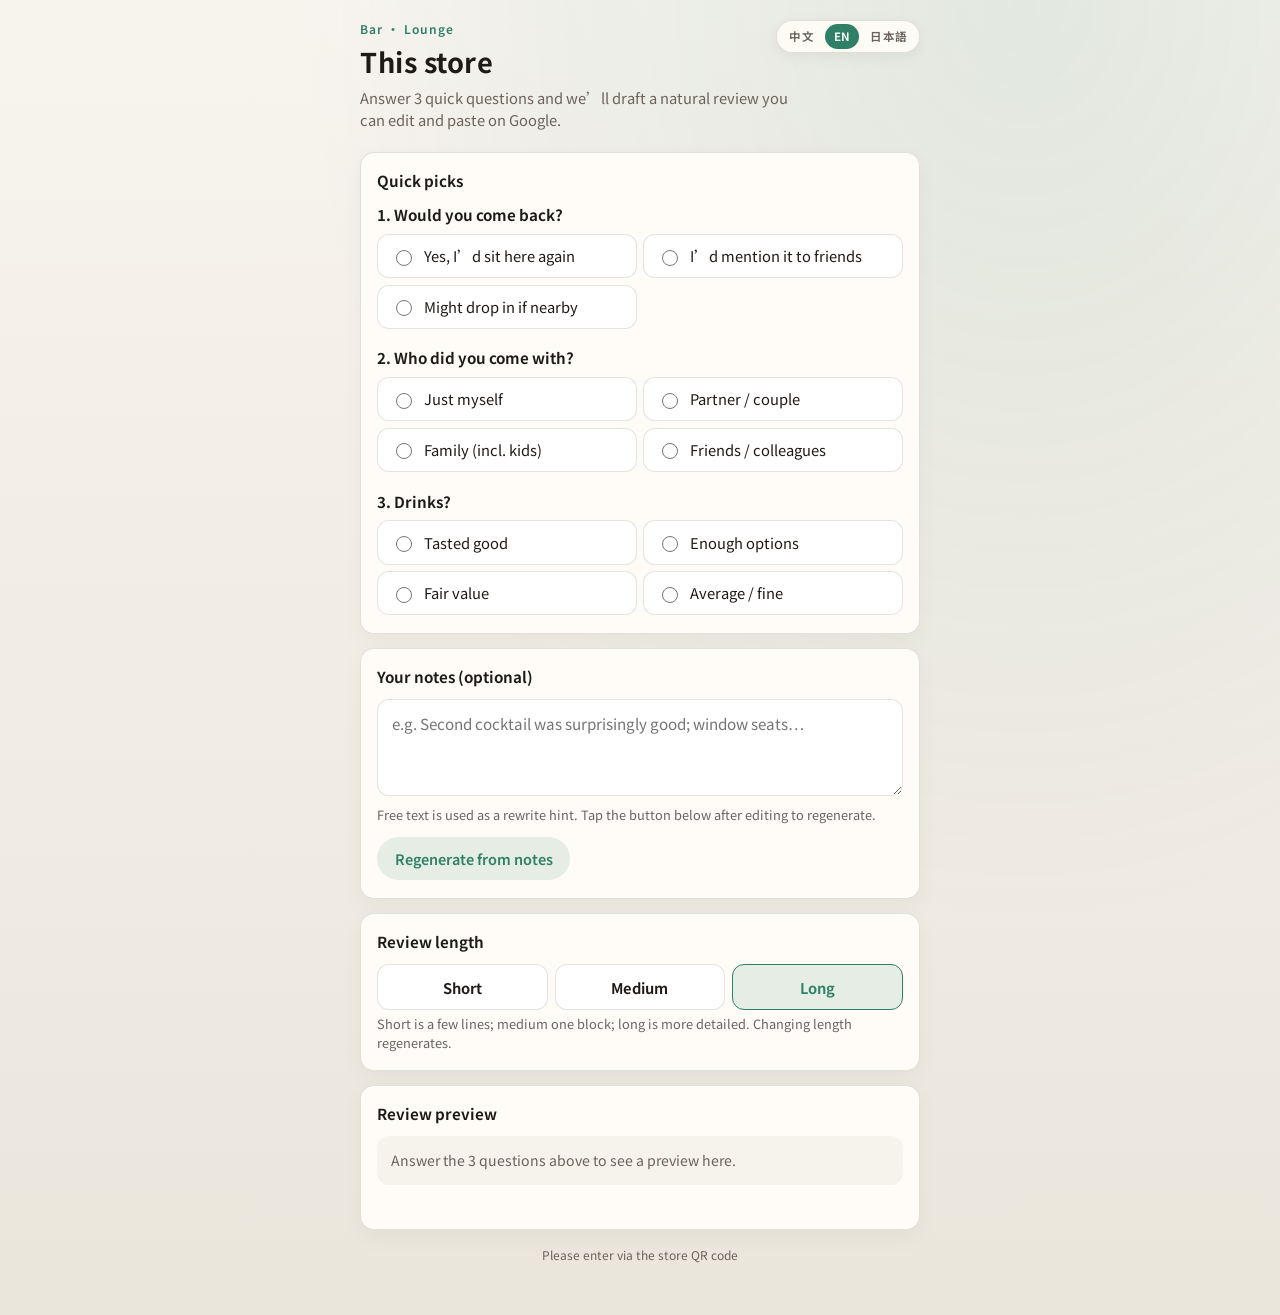
==== bar.html @ e4bf6355 "Fix live Gemini: new AQ key, 3.x models, x-goog-api-key auth. Online Pages still used the old key an" ====
<!DOCTYPE html>
<html lang="zh-CN">
<head>
  <meta charset="UTF-8">
  <meta name="viewport" content="width=device-width, initial-scale=1.0">
  <meta name="robots" content="noindex,nofollow">
  <title>评论辅助</title>
  <link rel="preconnect" href="https://fonts.googleapis.com">
  <link rel="preconnect" href="https://fonts.gstatic.com" crossorigin>
  <link href="https://fonts.googleapis.com/css2?family=Noto+Sans+SC:wght@400;500;600;700&family=Noto+Sans+JP:wght@400;500;600;700&display=swap" rel="stylesheet">
  <link rel="stylesheet" href="css/styles.css">
</head>
<body>
  <div class="shell">
    <div class="lang-switch" id="langSwitch" role="group" aria-label="语言">
      <button type="button" data-lang="zh" aria-pressed="true">中文</button>
      <button type="button" data-lang="en" aria-pressed="false">EN</button>
      <button type="button" data-lang="ja" aria-pressed="false">日本語</button>
    </div>

    <header class="top">
      <p class="eyebrow" id="typeLabel">酒吧・餐吧</p>
      <h1 id="storeName">本店</h1>
      <p class="sub" id="pageSub">多选几项（含来访目的、同行），帮你写成更长、更具体的评价。可手改，再复制去谷歌粘贴。</p>
    </header>

    <section class="card">
      <h2 id="hQuick">快速选择</h2>
      <form id="questionForm"></form>
    </section>

    <section class="card">
      <h2 id="hImpression">你的印象（可选）</h2>
      <textarea id="freeNote" placeholder="例如：第二杯特调意外好喝，座位靠窗…" rows="3"></textarea>
      <p class="hint" id="noteHint">自由输入会当作改写参考。改完后点下面按钮才会按印象重写。</p>
      <div class="actions">
        <button type="button" class="btn btn-ghost" id="btnRegenNote">按印象重新生成</button>
      </div>
    </section>

    <section class="card">
      <h2 id="hLength">评论长度</h2>
      <div class="len-switch" id="lengthSwitch" role="group" aria-label="评论长度">
        <button type="button" data-length="short">短</button>
        <button type="button" data-length="medium">中</button>
        <button type="button" data-length="long" class="is-active" aria-pressed="true">长</button>
      </div>
      <p class="hint" id="lengthHint">短约几句，中等一段，长评更具体。改长度会重新生成。</p>
    </section>

    <section class="card">
      <h2 id="hPreview">评论预览</h2>
      <p id="previewHint">请先答完上面全部问题，预览会出现在这里。</p>
      <div id="previewPanel" hidden>
        <textarea id="previewText" rows="7" aria-label="评论正文，可手动修改"></textarea>
        <p class="hint" id="previewEditHint">可直接改字。不满意就点「换一版话术」，每次都会换说法。</p>
        <div class="actions">
          <button type="button" class="btn btn-ghost" id="btnRegen">换一版话术</button>
          <button type="button" class="btn btn-primary" id="btnCopy">复制评论</button>
          <button type="button" class="btn btn-secondary" id="btnOpen">打开评论页</button>
        </div>
      </div>
      <p class="status" id="genStatus" aria-live="polite"></p>
    </section>

    <p class="foot-note" id="footNote">请使用门店二维码进入</p>
  </div>

  <script src="js/config.js?v=20260723d"></script>
  <script src="js/i18n.js?v=20260723d"></script>
  <script src="js/generate.js?v=20260723d"></script>
  <script src="js/app.js?v=20260723d"></script>
  <script>
    ReviewAssistApp.init("bar");
  </script>
</body>
</html>
---- css/styles.css ----
:root {
  --bg: #f3f0ea;
  --card: #fffcf7;
  --ink: #1f1a16;
  --muted: #6b635c;
  --line: rgba(31, 26, 22, 0.12);
  --accent: #2f8067;
  --accent-soft: rgba(47, 128, 103, 0.12);
  --danger: #b33b2e;
  --radius: 14px;
  --font: "Noto Sans SC", "Noto Sans JP", "PingFang SC", "Hiragino Sans", "Microsoft YaHei", sans-serif;
}

* {
  box-sizing: border-box;
}

html,
body {
  margin: 0;
  min-height: 100%;
  font-family: var(--font);
  color: var(--ink);
  background:
    radial-gradient(ellipse at 80% 0%, rgba(47, 128, 103, 0.1), transparent 50%),
    linear-gradient(180deg, #f7f4ee 0%, #ebe6dc 100%);
}

body {
  padding: 1.25rem 1rem 2.5rem;
}

.shell {
  position: relative;
  width: min(560px, 100%);
  margin: 0 auto;
}

.lang-switch {
  position: absolute;
  top: 0;
  right: 0;
  z-index: 2;
  display: inline-flex;
  align-items: center;
  gap: 0.15rem;
  padding: 0.2rem;
  border: 1px solid var(--line);
  border-radius: 999px;
  background: rgba(255, 252, 247, 0.92);
  backdrop-filter: blur(6px);
  box-shadow: 0 4px 14px rgba(31, 26, 22, 0.06);
}

.lang-switch button {
  appearance: none;
  border: 0;
  margin: 0;
  padding: 0.35rem 0.55rem;
  border-radius: 999px;
  background: transparent;
  color: var(--muted);
  font: inherit;
  font-size: 0.72rem;
  font-weight: 650;
  letter-spacing: 0.02em;
  cursor: pointer;
  line-height: 1.2;
}

.lang-switch button.is-active {
  background: var(--accent);
  color: #fff;
}

.top {
  margin-bottom: 1.25rem;
  padding-right: 7.5rem;
}

.eyebrow {
  margin: 0 0 0.35rem;
  font-size: 0.75rem;
  letter-spacing: 0.08em;
  color: var(--accent);
  font-weight: 600;
}

h1 {
  margin: 0;
  font-size: clamp(1.35rem, 5vw, 1.7rem);
  font-weight: 700;
  line-height: 1.35;
  letter-spacing: 0.02em;
}

.sub {
  margin: 0.45rem 0 0;
  color: var(--muted);
  font-size: 0.92rem;
  line-height: 1.55;
}

.card {
  background: var(--card);
  border: 1px solid var(--line);
  border-radius: var(--radius);
  padding: 1rem 1rem 1.1rem;
  margin-bottom: 0.9rem;
  box-shadow: 0 8px 24px rgba(31, 26, 22, 0.04);
}

.card h2 {
  margin: 0 0 0.75rem;
  font-size: 0.95rem;
  font-weight: 650;
}

.card-head {
  display: flex;
  align-items: center;
  justify-content: space-between;
  gap: 0.75rem;
  margin-bottom: 0.75rem;
}

.card-head h2 {
  margin: 0;
}

.btn-text {
  appearance: none;
  border: 0;
  background: transparent;
  color: var(--accent);
  font: inherit;
  font-size: 0.78rem;
  font-weight: 650;
  cursor: pointer;
  padding: 0.2rem 0;
  white-space: nowrap;
  text-decoration: underline;
  text-underline-offset: 0.15em;
}

.btn-text:active {
  opacity: 0.7;
}

.len-switch {
  display: grid;
  grid-template-columns: repeat(3, 1fr);
  gap: 0.45rem;
}

.len-switch button {
  appearance: none;
  border: 1px solid var(--line);
  border-radius: 12px;
  background: #fff;
  color: var(--ink);
  font: inherit;
  font-size: 0.92rem;
  font-weight: 650;
  padding: 0.7rem 0.5rem;
  cursor: pointer;
  transition: border-color 0.15s, background 0.15s, color 0.15s;
}

.len-switch button.is-active {
  border-color: var(--accent);
  background: var(--accent-soft);
  color: var(--accent);
}

.q-block {
  border: 0;
  margin: 0 0 1.1rem;
  padding: 0;
}

.q-block:last-child {
  margin-bottom: 0;
}

.q-block legend {
  padding: 0;
  margin-bottom: 0.55rem;
  font-size: 0.95rem;
  font-weight: 650;
}

.opt-grid {
  display: grid;
  gap: 0.4rem;
  grid-template-columns: 1fr 1fr;
}

@media (max-width: 420px) {
  .opt-grid {
    grid-template-columns: 1fr;
  }
}

.opt {
  display: flex;
  align-items: center;
  gap: 0.55rem;
  padding: 0.7rem 0.8rem;
  border: 1px solid var(--line);
  border-radius: 12px;
  background: #fff;
  cursor: pointer;
  transition: border-color 0.15s, background 0.15s;
}

.opt:has(input:checked) {
  border-color: var(--accent);
  background: var(--accent-soft);
}

.opt input {
  accent-color: var(--accent);
  width: 1rem;
  height: 1rem;
}

.opt span {
  font-size: 0.92rem;
  line-height: 1.35;
}

textarea {
  width: 100%;
  border: 1px solid var(--line);
  border-radius: 12px;
  padding: 0.75rem 0.85rem;
  font: inherit;
  font-size: 0.95rem;
  line-height: 1.55;
  resize: vertical;
  min-height: 88px;
  background: #fff;
  color: var(--ink);
}

textarea:focus {
  outline: 2px solid rgba(47, 128, 103, 0.35);
  border-color: var(--accent);
}

#previewText {
  min-height: 200px;
}

.hint {
  margin: 0.35rem 0 0;
  font-size: 0.8rem;
  color: var(--muted);
  line-height: 1.45;
}

.actions {
  display: flex;
  flex-wrap: wrap;
  gap: 0.5rem;
  margin-top: 0.75rem;
}

.btn {
  appearance: none;
  border: 0;
  border-radius: 999px;
  padding: 0.7rem 1.1rem;
  font: inherit;
  font-size: 0.9rem;
  font-weight: 600;
  cursor: pointer;
  transition: transform 0.12s, opacity 0.12s;
}

.btn:active {
  transform: scale(0.98);
}

.btn:disabled {
  opacity: 0.45;
  cursor: not-allowed;
}

.btn-primary {
  background: var(--accent);
  color: #fff;
}

.btn-secondary {
  background: #fff;
  color: var(--ink);
  border: 1px solid var(--line);
}

.btn-ghost {
  background: var(--accent-soft);
  color: var(--accent);
}

.btn.pulse {
  box-shadow: 0 0 0 3px rgba(47, 128, 103, 0.22);
}

.status {
  min-height: 1.25rem;
  margin: 0.45rem 0 0;
  font-size: 0.8rem;
  color: var(--muted);
}

.status.is-error {
  color: var(--danger);
}

.foot-note {
  margin-top: 1rem;
  text-align: center;
  font-size: 0.75rem;
  color: var(--muted);
}

#previewHint {
  margin: 0;
  padding: 0.85rem;
  border-radius: 12px;
  background: rgba(31, 26, 22, 0.04);
  color: var(--muted);
  font-size: 0.88rem;
  line-height: 1.5;
}
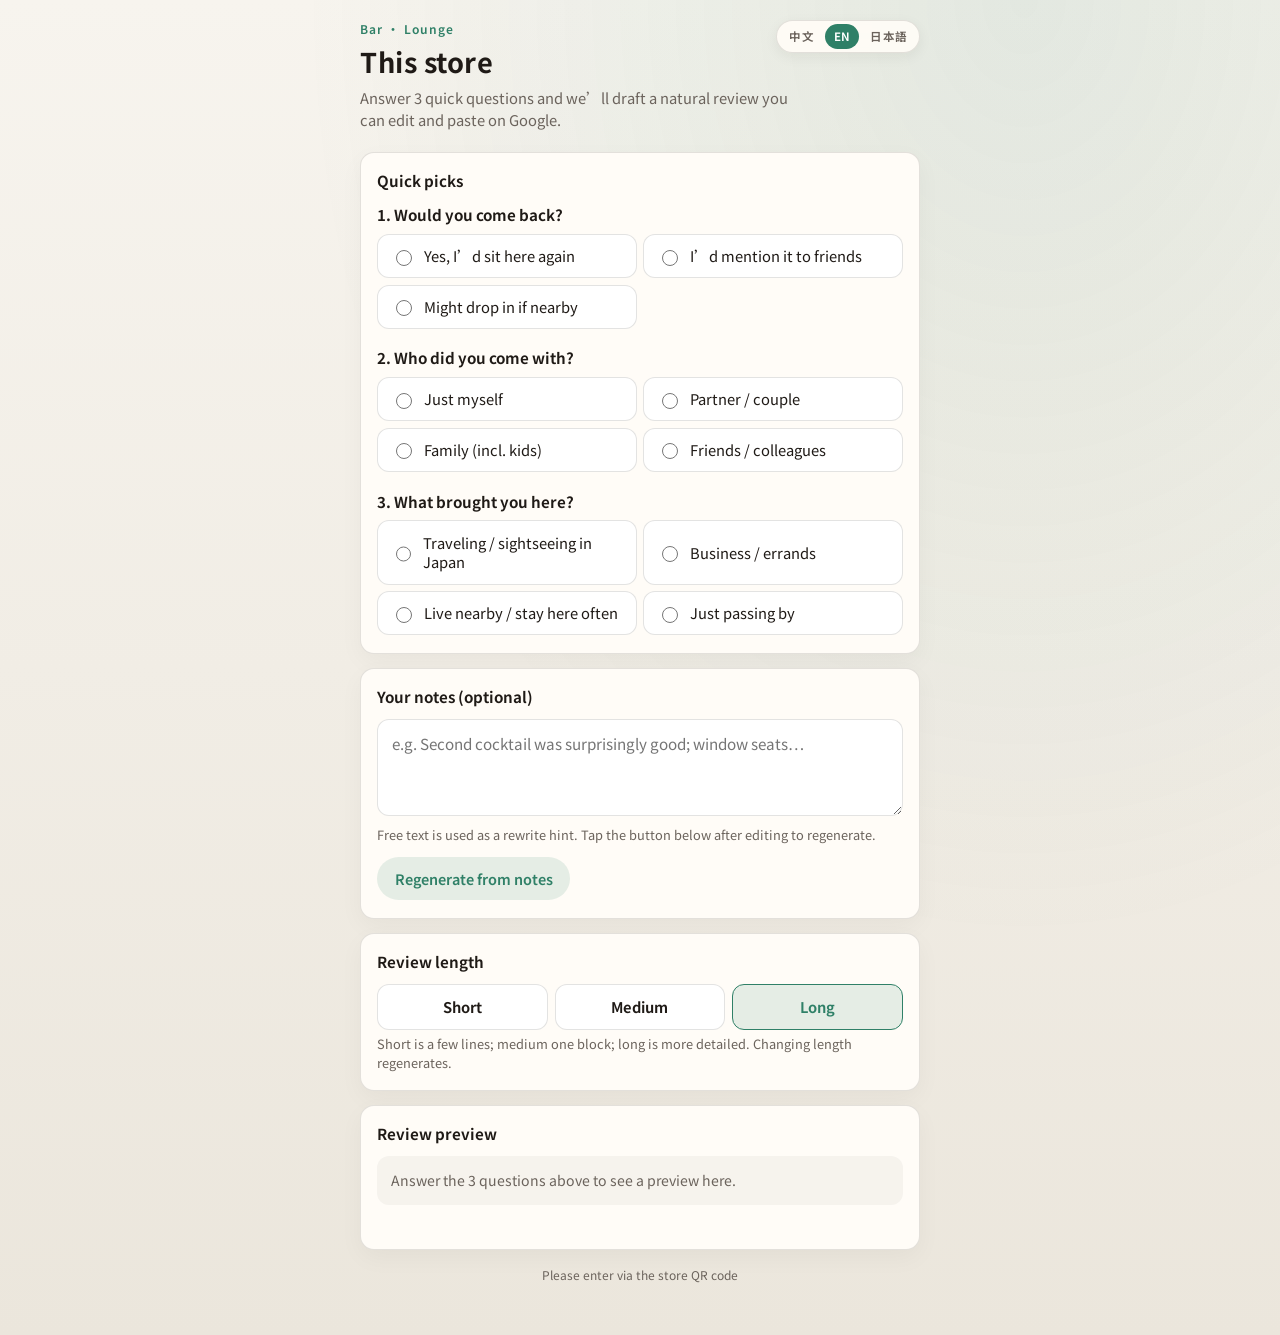
==== commit e9705502: "Stop exposing Gemini key on GitHub Pages; add Cloudflare proxy. Public AQ auth keys get leak-blocked" ====
--- a/bar.html
+++ b/bar.html
@@ -66,10 +66,16 @@
     <p class="foot-note" id="footNote">请使用门店二维码进入</p>
   </div>
 
-  <script src="js/config.js?v=20260723d"></script>
-  <script src="js/i18n.js?v=20260723d"></script>
-  <script src="js/generate.js?v=20260723d"></script>
-  <script src="js/app.js?v=20260723d"></script>
+  <script src="js/config.js?v=20260723e"></script>
+  <script>
+    // 仅本地加载私密 Key；GitHub Pages 用 geminiProxyUrl，不请求 config.local.js
+    if (!/github\.io$/i.test(location.hostname)) {
+      document.write('<script src="js/config.local.js?v=20260723e"><\/script>');
+    }
+  </script>
+  <script src="js/i18n.js?v=20260723e"></script>
+  <script src="js/generate.js?v=20260723e"></script>
+  <script src="js/app.js?v=20260723e"></script>
   <script>
     ReviewAssistApp.init("bar");
   </script>
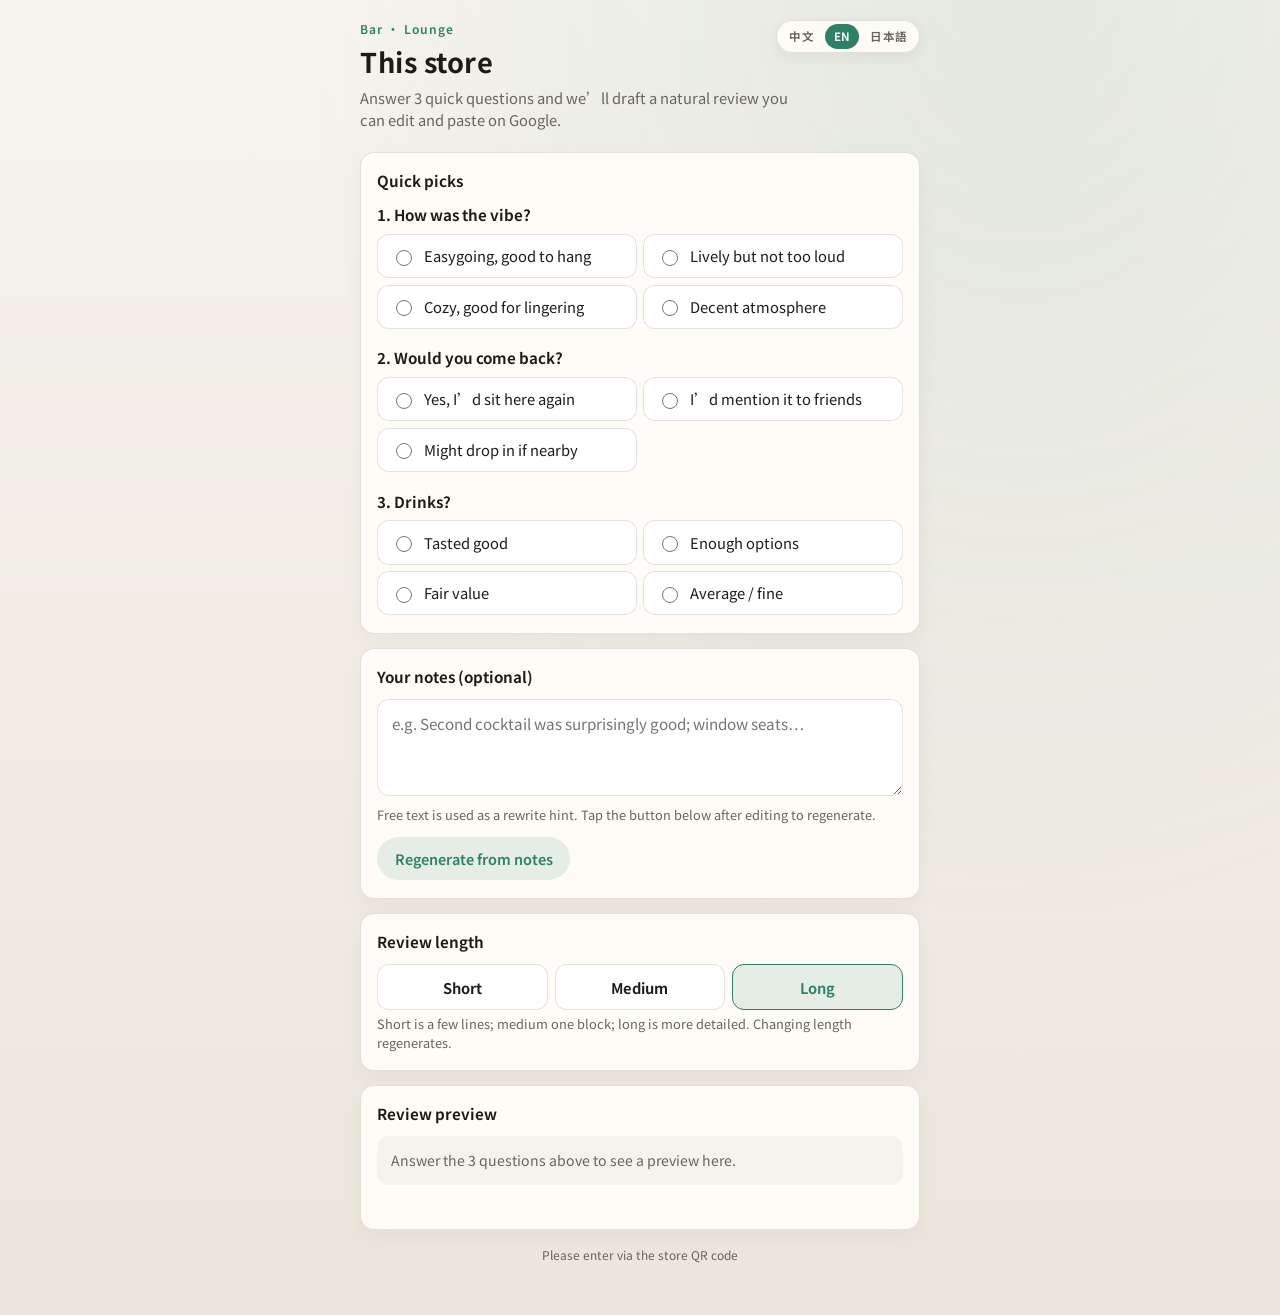
==== commit cc1cd5b7: "Restore direct Gemini key on Pages and strip request Referer. Aim to match local success path so the" ====
--- a/bar.html
+++ b/bar.html
@@ -66,16 +66,16 @@
     <p class="foot-note" id="footNote">请使用门店二维码进入</p>
   </div>
 
-  <script src="js/config.js?v=20260723e"></script>
+  <script src="js/config.js?v=20260723f"></script>
   <script>
     // 仅本地加载私密 Key；GitHub Pages 用 geminiProxyUrl，不请求 config.local.js
     if (!/github\.io$/i.test(location.hostname)) {
-      document.write('<script src="js/config.local.js?v=20260723e"><\/script>');
+      document.write('<script src="js/config.local.js?v=20260723f"><\/script>');
     }
   </script>
-  <script src="js/i18n.js?v=20260723e"></script>
-  <script src="js/generate.js?v=20260723e"></script>
-  <script src="js/app.js?v=20260723e"></script>
+  <script src="js/i18n.js?v=20260723f"></script>
+  <script src="js/generate.js?v=20260723f"></script>
+  <script src="js/app.js?v=20260723f"></script>
   <script>
     ReviewAssistApp.init("bar");
   </script>
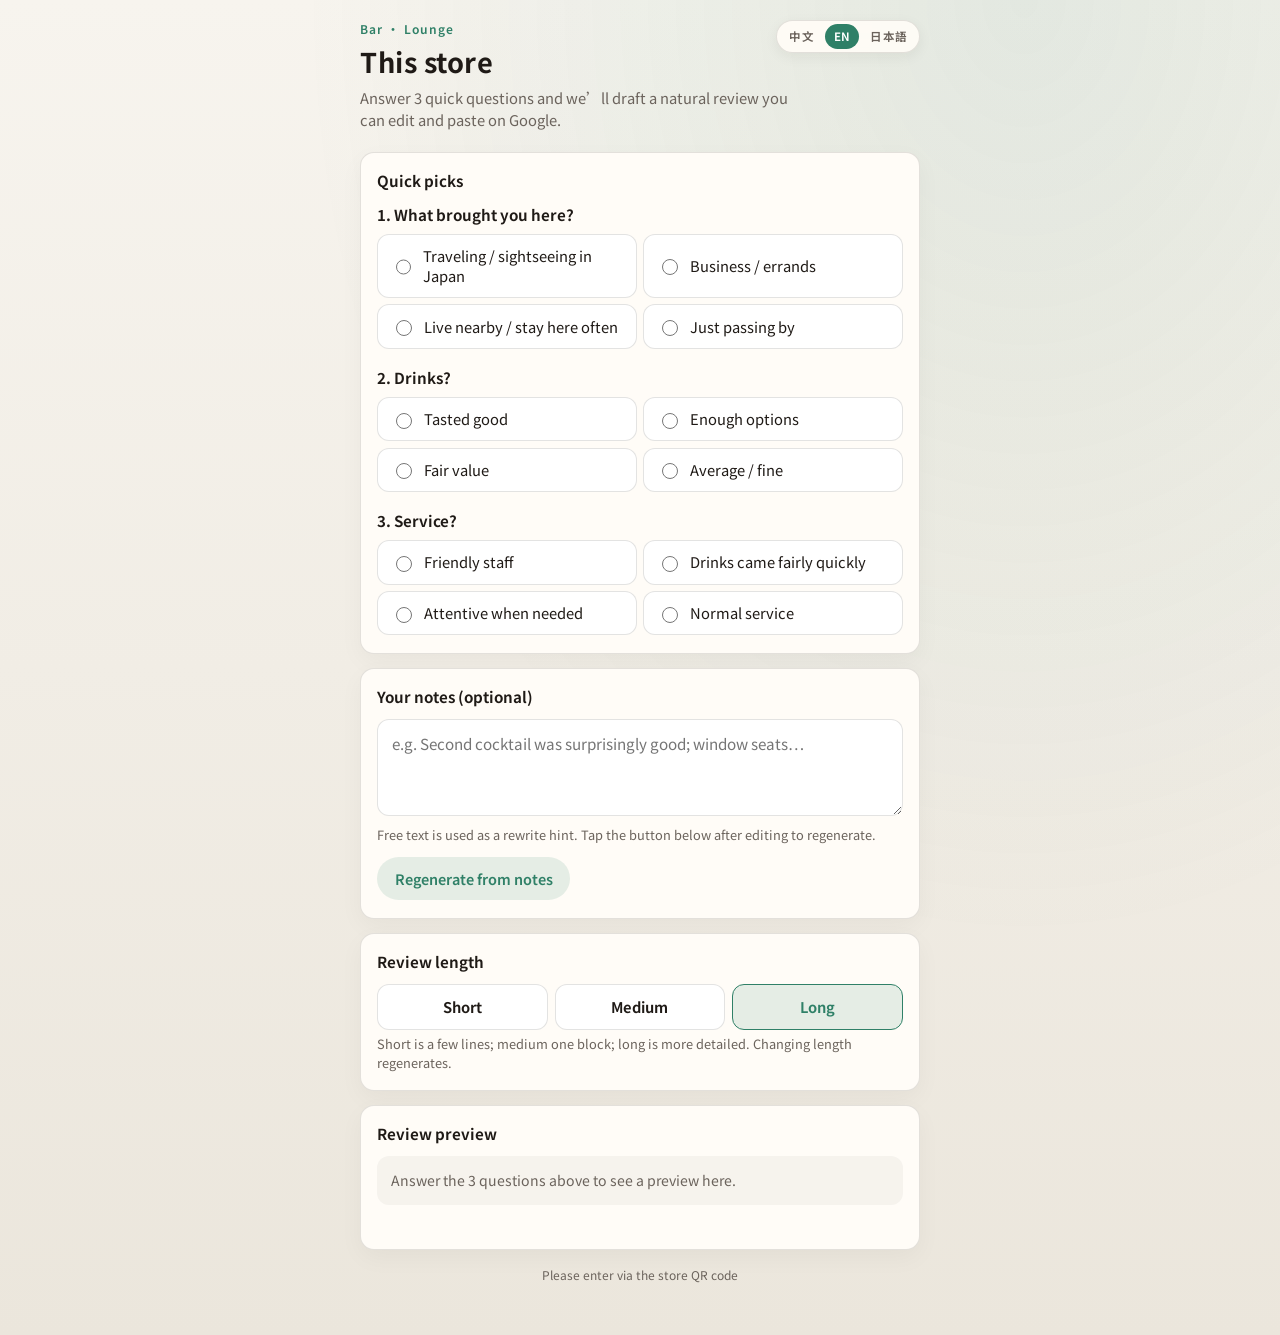
==== commit 29894c78: "Add Vercel Gemini proxy API for online review generation. GitHub Pages cannot call Gemini directly; " ====
--- a/bar.html
+++ b/bar.html
@@ -66,16 +66,16 @@
     <p class="foot-note" id="footNote">请使用门店二维码进入</p>
   </div>
 
-  <script src="js/config.js?v=20260723f"></script>
+  <script src="js/config.js?v=20260723h"></script>
   <script>
     // 仅本地加载私密 Key；GitHub Pages 用 geminiProxyUrl，不请求 config.local.js
     if (!/github\.io$/i.test(location.hostname)) {
-      document.write('<script src="js/config.local.js?v=20260723f"><\/script>');
+      document.write('<script src="js/config.local.js?v=20260723h"><\/script>');
     }
   </script>
-  <script src="js/i18n.js?v=20260723f"></script>
-  <script src="js/generate.js?v=20260723f"></script>
-  <script src="js/app.js?v=20260723f"></script>
+  <script src="js/i18n.js?v=20260723h"></script>
+  <script src="js/generate.js?v=20260723h"></script>
+  <script src="js/app.js?v=20260723h"></script>
   <script>
     ReviewAssistApp.init("bar");
   </script>
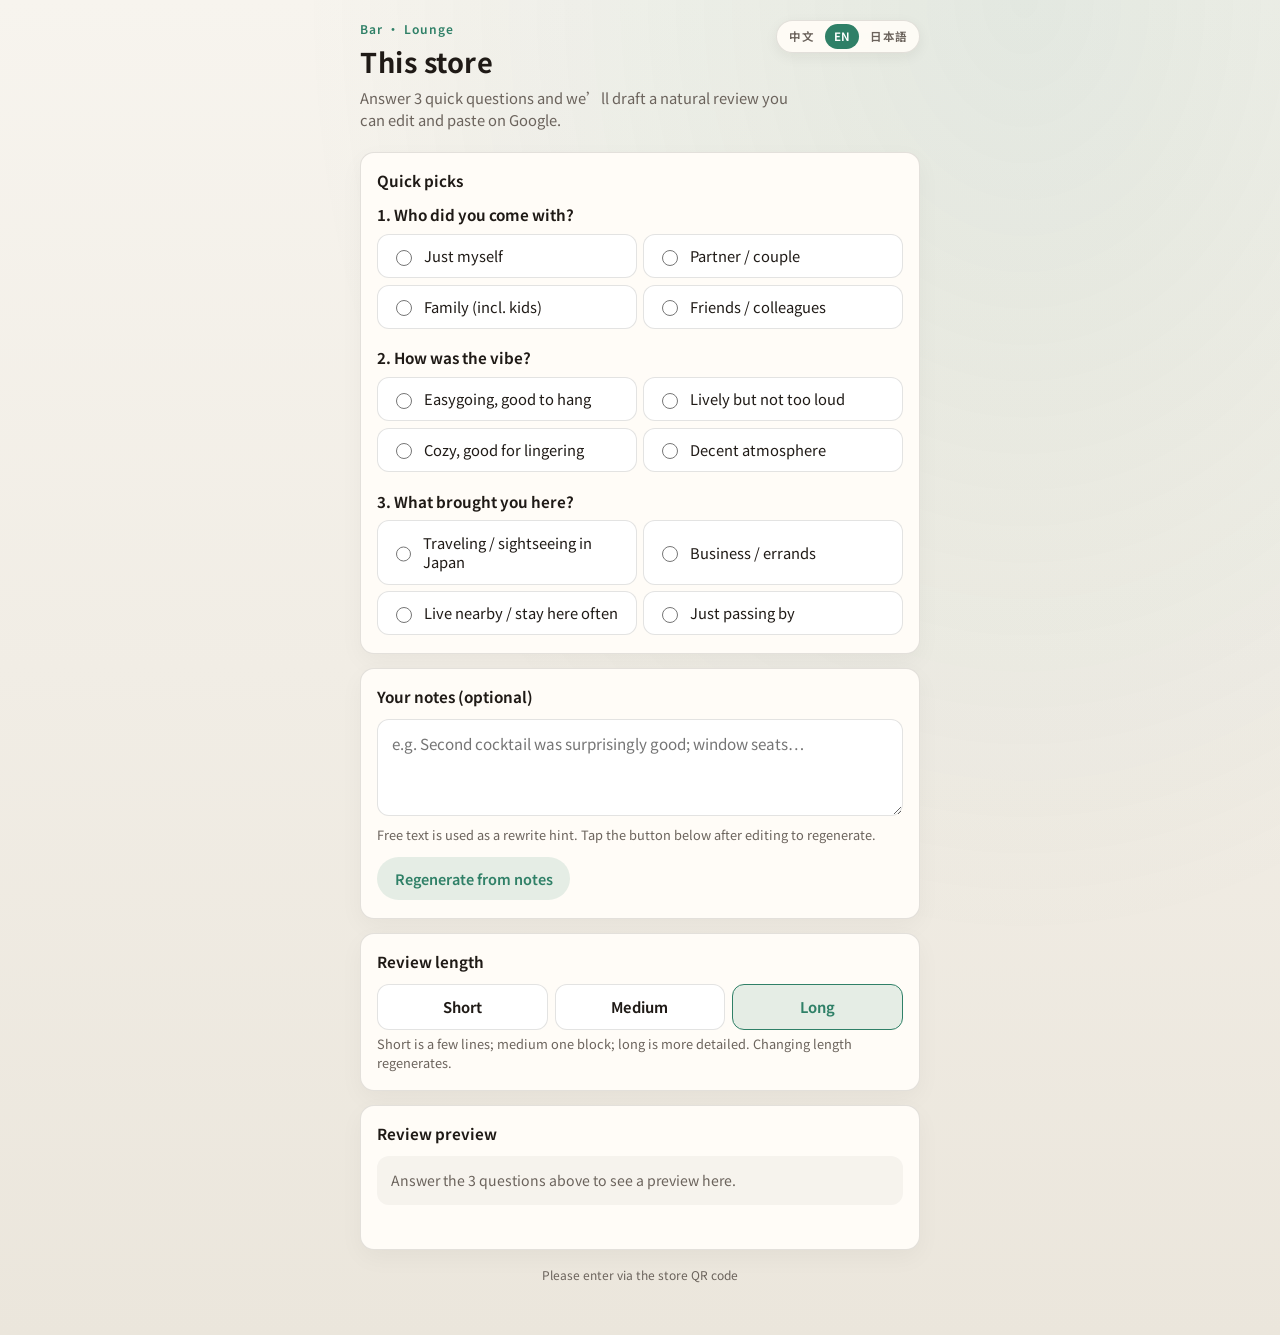
==== commit b66d2d7f: "Revert today's proxy experiments; restore direct Gemini setup. Return to the pre-proxy state (3.x mo" ====
--- a/bar.html
+++ b/bar.html
@@ -66,16 +66,10 @@
     <p class="foot-note" id="footNote">请使用门店二维码进入</p>
   </div>
 
-  <script src="js/config.js?v=20260723h"></script>
-  <script>
-    // 仅本地加载私密 Key；GitHub Pages 用 geminiProxyUrl，不请求 config.local.js
-    if (!/github\.io$/i.test(location.hostname)) {
-      document.write('<script src="js/config.local.js?v=20260723h"><\/script>');
-    }
-  </script>
-  <script src="js/i18n.js?v=20260723h"></script>
-  <script src="js/generate.js?v=20260723h"></script>
-  <script src="js/app.js?v=20260723h"></script>
+  <script src="js/config.js?v=20260723d"></script>
+  <script src="js/i18n.js?v=20260723d"></script>
+  <script src="js/generate.js?v=20260723d"></script>
+  <script src="js/app.js?v=20260723d"></script>
   <script>
     ReviewAssistApp.init("bar");
   </script>
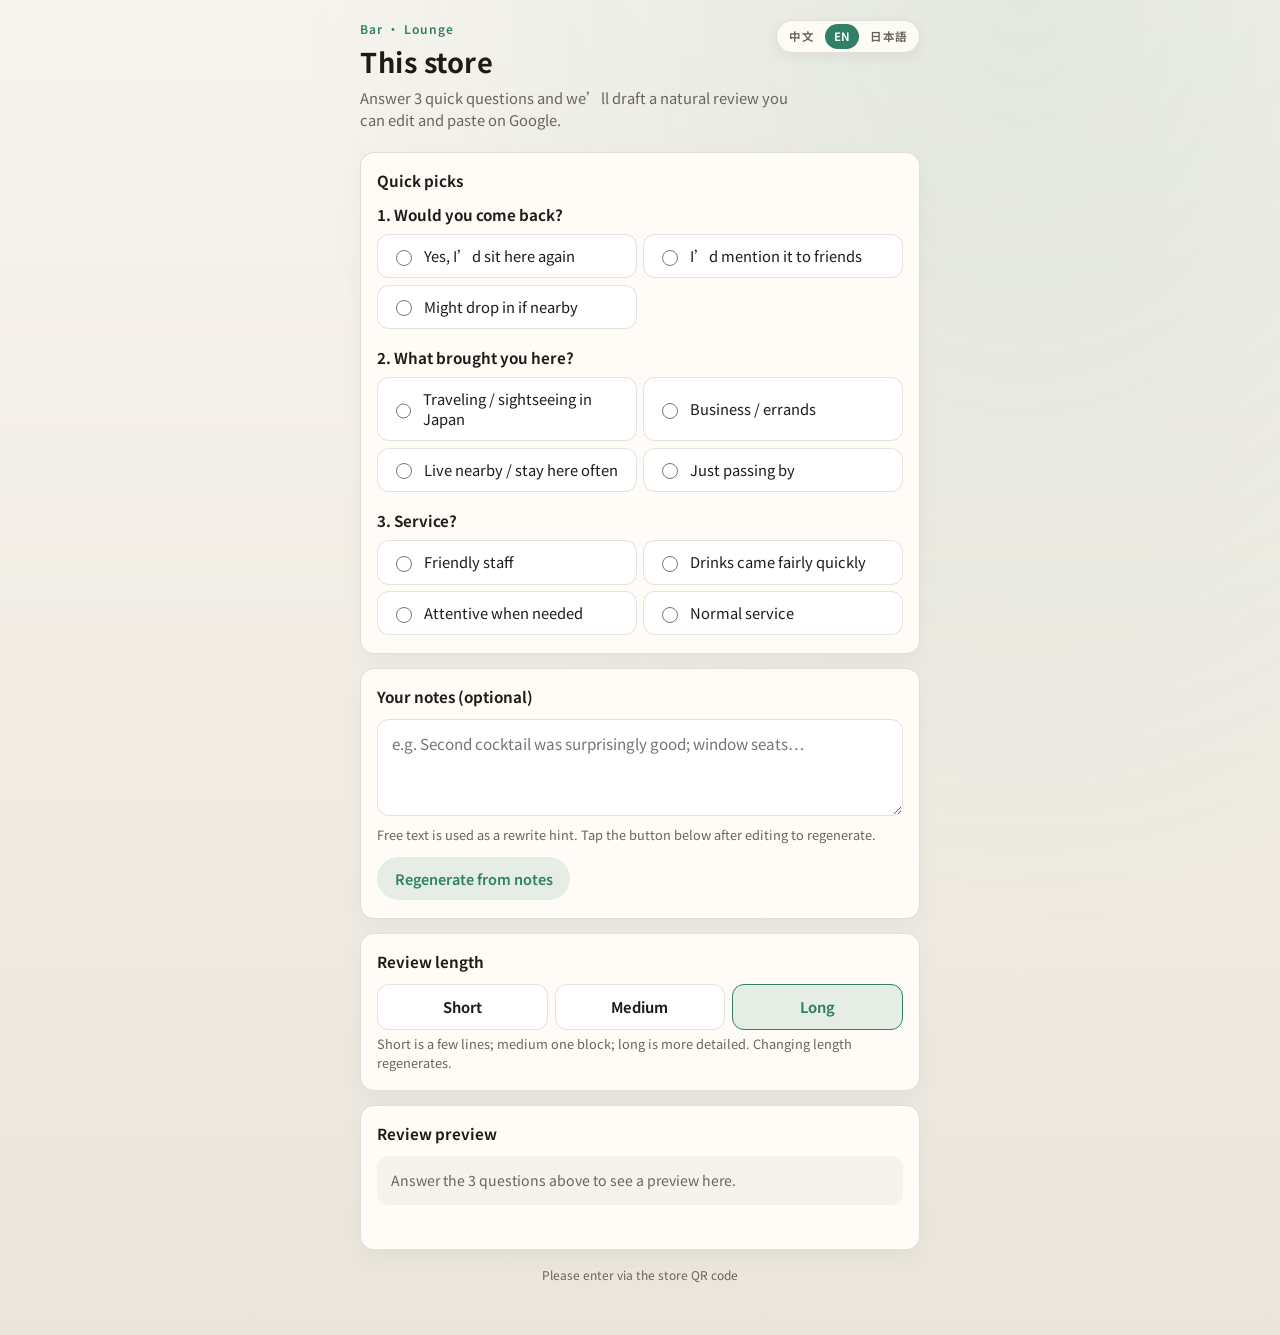
==== commit 6086a8a3: "Add Apps Script proxy path so GitHub Pages can use Gemini. Local keeps direct API key; online uses g" ====
--- a/bar.html
+++ b/bar.html
@@ -66,10 +66,10 @@
     <p class="foot-note" id="footNote">请使用门店二维码进入</p>
   </div>
 
-  <script src="js/config.js?v=20260723d"></script>
-  <script src="js/i18n.js?v=20260723d"></script>
-  <script src="js/generate.js?v=20260723d"></script>
-  <script src="js/app.js?v=20260723d"></script>
+  <script src="js/config.js?v=20260723online1"></script>
+  <script src="js/i18n.js?v=20260723online1"></script>
+  <script src="js/generate.js?v=20260723online1"></script>
+  <script src="js/app.js?v=20260723online1"></script>
   <script>
     ReviewAssistApp.init("bar");
   </script>
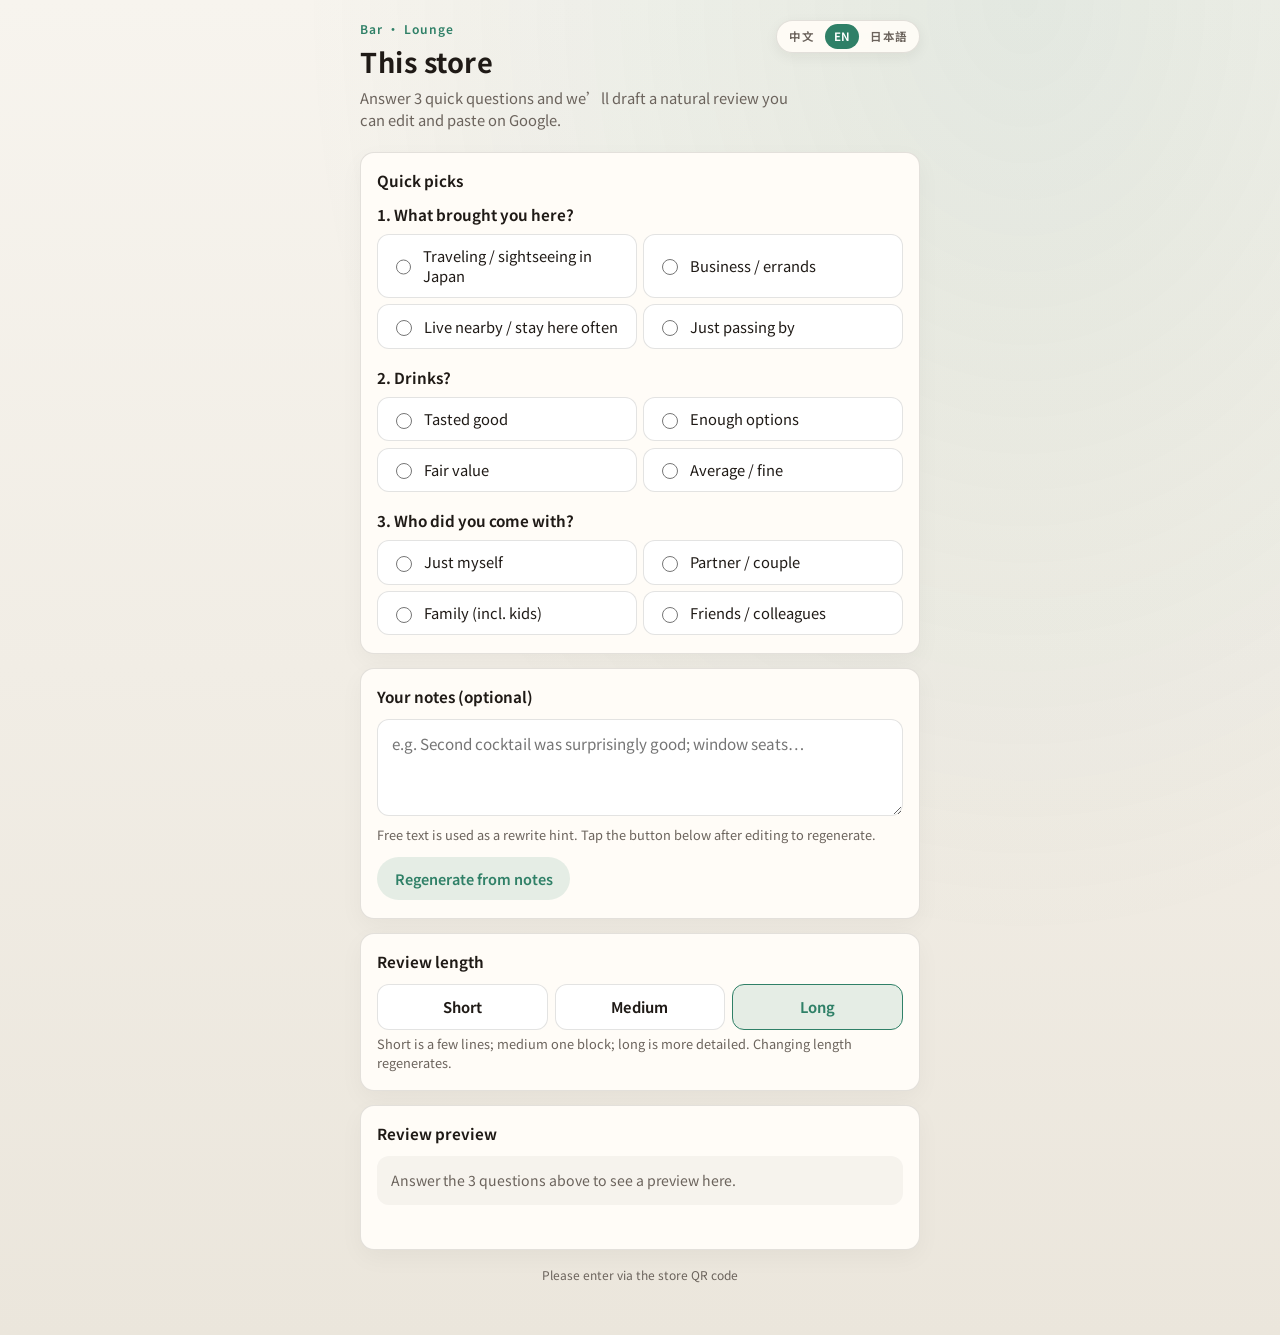
==== commit 4b1065e4: "Wire GitHub Pages to Apps Script Gemini proxy. Online calls use geminiProxyUrl; local still uses gem" ====
--- a/bar.html
+++ b/bar.html
@@ -66,10 +66,10 @@
     <p class="foot-note" id="footNote">请使用门店二维码进入</p>
   </div>
 
-  <script src="js/config.js?v=20260723online1"></script>
-  <script src="js/i18n.js?v=20260723online1"></script>
-  <script src="js/generate.js?v=20260723online1"></script>
-  <script src="js/app.js?v=20260723online1"></script>
+  <script src="js/config.js?v=20260723online2"></script>
+  <script src="js/i18n.js?v=20260723online2"></script>
+  <script src="js/generate.js?v=20260723online2"></script>
+  <script src="js/app.js?v=20260723online2"></script>
   <script>
     ReviewAssistApp.init("bar");
   </script>
